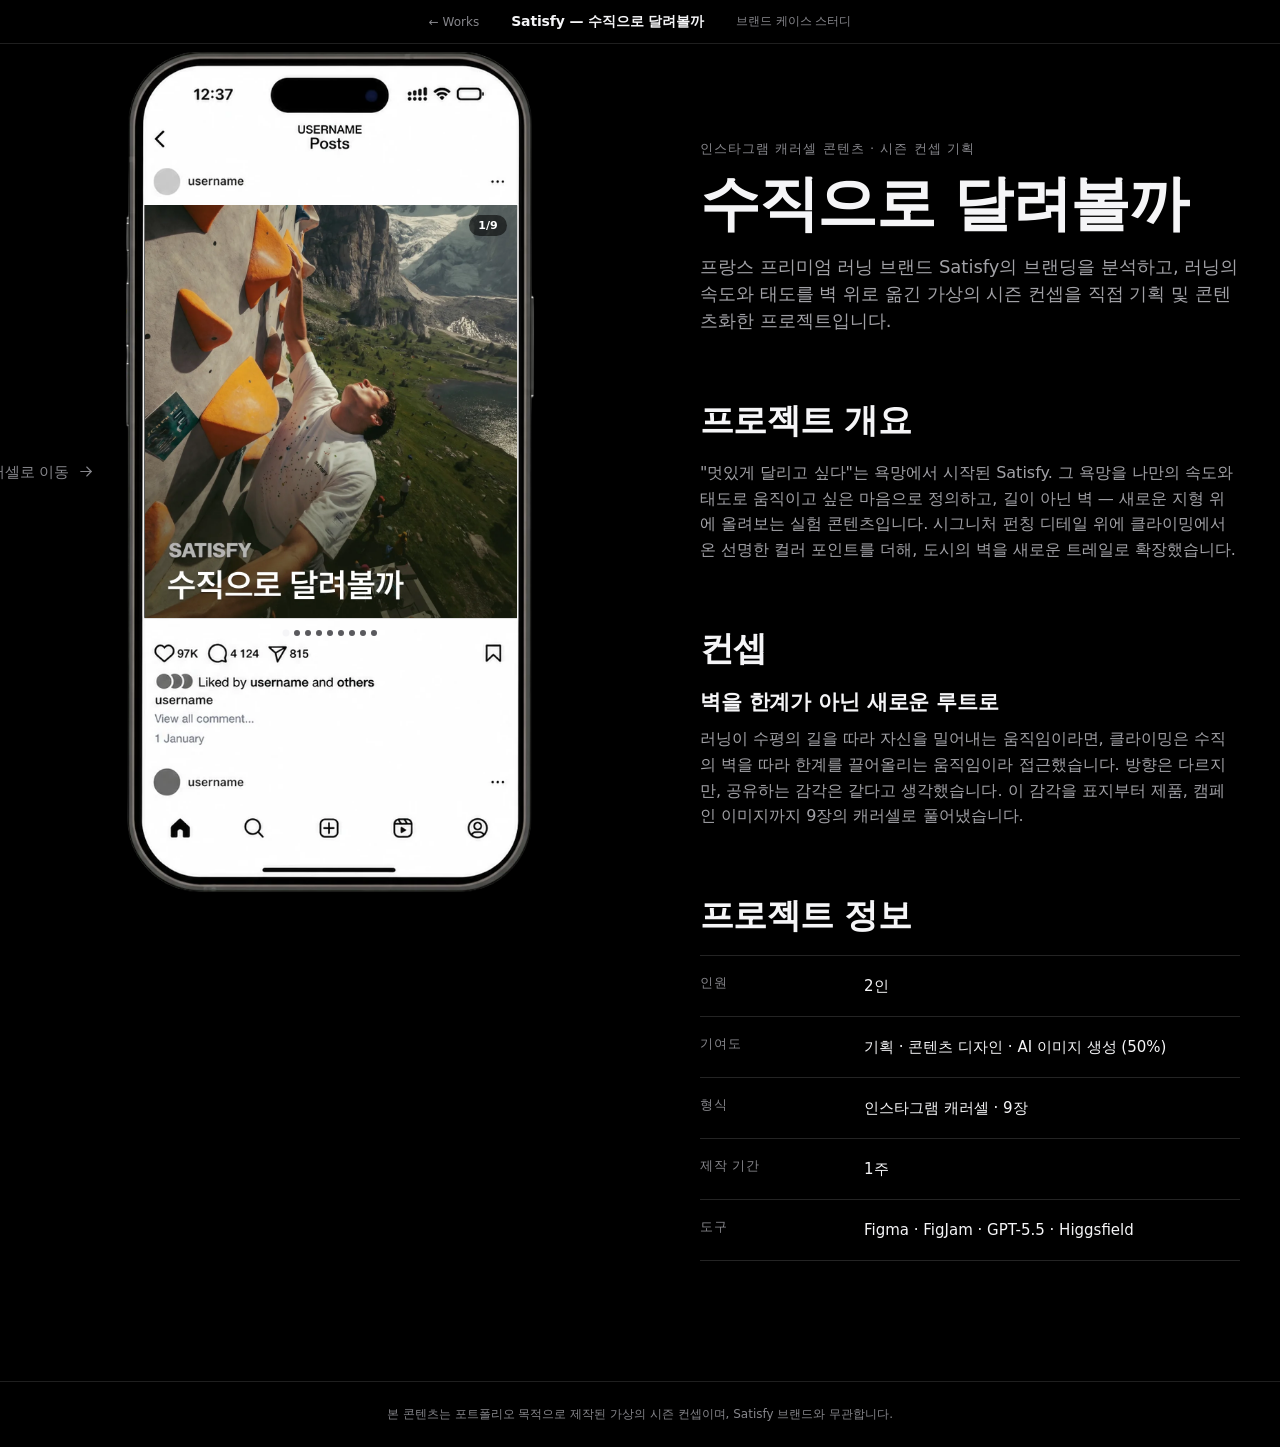
==== work/instagram-contents/index.html @ 1fa46c89 "Add Instagram Contents Design case study page Implement project 3 from the handoff: a Satisfy carous" ====
<!DOCTYPE html>
<html lang="ko">
<head>
<meta charset="utf-8">
<meta name="viewport" content="width=device-width, initial-scale=1">
<title>INSTAGRAM CONTENTS — EUNSEO JEONG®</title>
<meta name="description" content="프랑스 프리미엄 러닝 브랜드 Satisfy를 분석해 기획한 가상 시즌 컨셉 '수직으로 달려볼까' — 인스타그램 캐러셀 9장 콘텐츠 디자인 케이스 스터디. Figma · FigJam · GPT-5.5 · Higgsfield">
<link rel="icon" href="data:image/svg+xml,%3Csvg xmlns='http://www.w3.org/2000/svg' viewBox='0 0 100 100'%3E%3Ctext y='.9em' font-size='90'%3E✳%3C/text%3E%3C/svg%3E">
<style>
/* Self-contained case study. Art direction lifted verbatim from the handoff
   (Apple-ish black + system font), so this page does not load assets/site.css. */
:root{
  --bg:#000;--ink:#f5f5f7;--body:#a1a1a6;--muted:#86868b;
  --hairline:rgba(255,255,255,.14);--hairline-soft:rgba(255,255,255,.12);
  --font:system-ui,-apple-system,BlinkMacSystemFont,"Inter","Helvetica Neue",Arial,sans-serif;
}
html,body{margin:0;padding:0;background:var(--bg)}
body{font-family:var(--font);color:var(--ink);-webkit-font-smoothing:antialiased}
a{color:var(--ink)}a:hover{color:#fff}
::selection{background:rgba(245,245,247,.25)}
:focus-visible{outline:2px solid #2997ff;outline-offset:3px}
*{box-sizing:border-box}

nav.top{background:#000;height:44px;display:flex;align-items:center;justify-content:center;
  gap:32px;border-bottom:1px solid var(--hairline-soft);position:sticky;top:0;z-index:50}
nav.top a{text-decoration:none}
nav.top .title{color:var(--ink);font-size:14px;font-weight:600;letter-spacing:-.01em}
nav.top .sub{color:var(--muted);font-size:12px;font-weight:400}
nav.top a.back{color:var(--muted);font-size:12px;text-decoration:none}
nav.top a.back:hover{color:var(--ink)}

main{max-width:1440px;margin:0 auto;display:grid;
  grid-template-columns:minmax(420px,1fr) minmax(360px,540px);
  gap:80px;padding:0 40px 120px;align-items:start}

/* ---- left: sticky phone with the carousel ------------------------------- */
.stage{position:sticky;top:44px;height:calc(100vh - 44px);
  display:flex;justify-content:center;align-items:center}
.phone{position:relative;width:min(100%,45.9vh);aspect-ratio:580 / 1189;user-select:none}
.screen{position:absolute;left:5.17%;top:18.42%;width:90%;height:48.86%;background:#000}
.igscroll{width:100%;height:100%;display:flex;overflow-x:auto;overflow-y:hidden;
  scroll-snap-type:x mandatory;scrollbar-width:none;overscroll-behavior-x:contain;cursor:grab}
.igscroll::-webkit-scrollbar{display:none}
.slide{flex:0 0 100%;height:100%;scroll-snap-align:start;
  background-size:cover;background-position:center}
.counter{position:absolute;top:10px;right:10px;background:rgba(0,0,0,.55);color:#fff;
  font-size:11px;font-weight:600;padding:4px 9px;border-radius:999px;pointer-events:none}
.hint{position:absolute;z-index:3;right:calc(100% + 28px);top:50%;transform:translateY(-50%);
  display:flex;align-items:center;gap:8px;white-space:nowrap;color:var(--muted);
  font-size:15px;font-weight:500}
.frame{position:absolute;inset:0;width:100%;height:100%;display:block;pointer-events:none;z-index:2}
.dots{position:absolute;z-index:3;left:0;right:0;top:68.69%;display:flex;justify-content:center;gap:5px}
.dots button{width:6px;height:6px;border-radius:50%;border:none;padding:0;cursor:pointer;
  transition:background .4s ease,transform .3s ease;background:#5a5a5e}
.dots button[aria-current="true"]{background:#f5f5f7;transform:scale(1.15)}

/* ---- right: project detail ---------------------------------------------- */
.detail{padding-top:96px;display:flex;flex-direction:column;gap:64px}
.eyebrow{margin:0 0 14px;font-size:13px;font-weight:400;color:var(--muted);letter-spacing:.08em}
h1{margin:0;font-size:60px;font-weight:700;letter-spacing:-.025em;line-height:1.05;color:var(--ink)}
.lede{margin:18px 0 0;font-size:18px;font-weight:400;line-height:1.5;color:var(--body);max-width:650px}
h2{margin:0 0 16px;font-size:34px;font-weight:700;letter-spacing:-.02em;color:var(--ink)}
.subhead{margin:0 0 10px;font-size:21px;font-weight:600;letter-spacing:-.01em;color:var(--ink)}
.body{margin:0;font-size:16px;font-weight:400;line-height:1.6;color:var(--body);max-width:650px}
.info{display:flex;flex-direction:column}
.info .row{display:grid;grid-template-columns:140px 1fr;gap:24px;padding:18px 0;
  border-top:1px solid var(--hairline)}
.info .row:last-child{border-bottom:1px solid var(--hairline)}
.info .k{font-size:13px;color:var(--muted);letter-spacing:.06em}
.info .v{font-size:15px;color:var(--ink);line-height:1.6}

footer{border-top:1px solid var(--hairline-soft);padding:24px 40px}
footer p{margin:0;font-size:12px;color:var(--muted);text-align:center;font-weight:500}

@media (max-width:900px){
  main{grid-template-columns:1fr;gap:24px;padding:0 20px 80px}
  .stage{position:static;height:auto;padding:32px 0 8px}
  .phone{width:min(78%,300px)}
  .hint{display:none}
  .detail{padding-top:8px;gap:44px}
  h1{font-size:40px}
  h2{font-size:27px}
}
@media (prefers-reduced-motion:reduce){
  .dots button,.igscroll{scroll-behavior:auto;transition:none}
}
</style>
</head>
<body>

<nav class="top">
  <a class="back" href="../../#work">← Works</a>
  <span class="title">Satisfy — 수직으로 달려볼까</span>
  <span class="sub">브랜드 케이스 스터디</span>
</nav>

<main>
  <section class="stage" aria-label="인스타그램 목업">
    <div class="phone">
      <div class="screen">
        <div class="igscroll" id="scroller" aria-roledescription="캐러셀"></div>
        <div class="counter" id="counter">1/9</div>
      </div>
      <div class="hint">
        <span>마우스 스크롤 시 다음 캐러셀로 이동</span>
        <svg width="18" height="18" viewBox="0 0 24 24" fill="none" stroke="#86868b" stroke-width="1.5" stroke-linecap="round" stroke-linejoin="round"><path d="M5 12h14"></path><path d="M13 6l6 6-6 6"></path></svg>
      </div>
      <img class="frame" src="../../assets/work/instagram-contents/iphone-mockup.webp" alt="아이폰 목업" draggable="false">
      <div class="dots" id="dots"></div>
    </div>
  </section>

  <section class="detail" aria-label="프로젝트 상세">
    <div>
      <p class="eyebrow">인스타그램 캐러셀 콘텐츠 · 시즌 컨셉 기획</p>
      <h1>수직으로 달려볼까</h1>
      <p class="lede">프랑스 프리미엄 러닝 브랜드 Satisfy의 브랜딩을 분석하고, 러닝의 속도와 태도를 벽 위로 옮긴 가상의 시즌 컨셉을 직접 기획 및 콘텐츠화한 프로젝트입니다.</p>
    </div>
    <div>
      <h2>프로젝트 개요</h2>
      <p class="body">"멋있게 달리고 싶다"는 욕망에서 시작된 Satisfy. 그 욕망을 나만의 속도와 태도로 움직이고 싶은 마음으로 정의하고, 길이 아닌 벽 — 새로운 지형 위에 올려보는 실험 콘텐츠입니다. 시그니처 펀칭 디테일 위에 클라이밍에서 온 선명한 컬러 포인트를 더해, 도시의 벽을 새로운 트레일로 확장했습니다.</p>
    </div>
    <div>
      <h2>컨셉</h2>
      <p class="subhead">벽을 한계가 아닌 새로운 루트로</p>
      <p class="body">러닝이 수평의 길을 따라 자신을 밀어내는 움직임이라면, 클라이밍은 수직의 벽을 따라 한계를 끌어올리는 움직임이라 접근했습니다. 방향은 다르지만, 공유하는 감각은 같다고 생각했습니다. 이 감각을 표지부터 제품, 캠페인 이미지까지 9장의 캐러셀로 풀어냈습니다.</p>
    </div>
    <div>
      <h2>프로젝트 정보</h2>
      <div class="info">
        <div class="row"><span class="k">인원</span><span class="v">2인</span></div>
        <div class="row"><span class="k">기여도</span><span class="v">기획 · 콘텐츠 디자인 · AI 이미지 생성 (50%)</span></div>
        <div class="row"><span class="k">형식</span><span class="v">인스타그램 캐러셀 · 9장</span></div>
        <div class="row"><span class="k">제작 기간</span><span class="v">1주</span></div>
        <div class="row"><span class="k">도구</span><span class="v">Figma · FigJam · GPT-5.5 · Higgsfield</span></div>
      </div>
    </div>
  </section>
</main>

<footer>
  <p>본 콘텐츠는 포트폴리오 목적으로 제작된 가상의 시즌 컨셉이며, Satisfy 브랜드와 무관합니다.</p>
</footer>

<script>
(function () {
  'use strict';
  var BASE = '../../assets/work/instagram-contents/slides/';
  var COUNT = 9;
  var reduced = window.matchMedia('(prefers-reduced-motion: reduce)').matches;

  var scroller = document.getElementById('scroller');
  var counter = document.getElementById('counter');
  var dotsWrap = document.getElementById('dots');
  var idx = 0;

  // ---- build slides + dots -------------------------------------------------
  var dots = [];
  for (var i = 0; i < COUNT; i++) {
    (function (i) {
      var n = ('0' + (i + 1)).slice(-2);
      var s = document.createElement('div');
      s.className = 'slide';
      s.setAttribute('role', 'img');
      s.setAttribute('aria-label', '슬라이드 ' + (i + 1));
      s.style.backgroundImage = 'url("' + BASE + n + '.webp")';
      scroller.appendChild(s);

      var d = document.createElement('button');
      d.type = 'button';
      d.setAttribute('aria-label', (i + 1) + '번 슬라이드');
      d.addEventListener('click', function () { go(i); });
      dotsWrap.appendChild(d);
      dots.push(d);
    })(i);
  }

  function paint() {
    counter.textContent = (idx + 1) + '/' + COUNT;
    dots.forEach(function (d, i) {
      d.setAttribute('aria-current', i === idx ? 'true' : 'false');
    });
  }

  function go(i) {
    var t = (i + COUNT) % COUNT;
    scroller.scrollTo({ left: t * scroller.clientWidth, behavior: reduced ? 'auto' : 'smooth' });
    idx = t; paint();
  }

  // keep idx in sync when the user scroll-snaps by hand / drag
  scroller.addEventListener('scroll', function () {
    var i = Math.round(scroller.scrollLeft / scroller.clientWidth);
    if (i !== idx) { idx = i; paint(); }
  }, { passive: true });

  // ---- wheel over the phone advances the carousel (per the on-screen hint) --
  // Desktop only: on narrow layouts the phone is static and the page must scroll.
  var wheelLock = false;
  scroller.parentNode.parentNode.addEventListener('wheel', function (e) {
    if (window.matchMedia('(max-width:900px)').matches) return;
    e.preventDefault();
    if (wheelLock) return;
    var d = (Math.abs(e.deltaY) > Math.abs(e.deltaX) ? e.deltaY : e.deltaX);
    if (Math.abs(d) < 2) return;
    wheelLock = true;
    go(idx + (d > 0 ? 1 : -1));
    setTimeout(function () { wheelLock = false; }, reduced ? 120 : 420);
  }, { passive: false });

  // ---- pointer drag (mouse) ------------------------------------------------
  var dragging = false, moved = false, startX = 0, startL = 0, snapT = null;
  scroller.addEventListener('pointerdown', function (e) {
    if (e.pointerType !== 'mouse') return;
    dragging = true; moved = false;
    startX = e.clientX; startL = scroller.scrollLeft;
    scroller.setPointerCapture(e.pointerId);
    scroller.style.scrollSnapType = 'none';
    scroller.style.cursor = 'grabbing';
  });
  scroller.addEventListener('pointermove', function (e) {
    if (!dragging) return;
    var dx = e.clientX - startX;
    if (Math.abs(dx) > 3) moved = true;
    scroller.scrollLeft = startL - dx;
  });
  function dragUp(e) {
    if (!dragging) return;
    dragging = false;
    scroller.style.cursor = 'grab';
    var dx = e.clientX - startX;
    var base = Math.round(startL / scroller.clientWidth);
    var i = idx;
    if (moved) i = dx < -30 ? base + 1 : dx > 30 ? base - 1 : Math.round(scroller.scrollLeft / scroller.clientWidth);
    go(i);
    clearTimeout(snapT);
    snapT = setTimeout(function () { scroller.style.scrollSnapType = 'x mandatory'; }, 500);
  }
  scroller.addEventListener('pointerup', dragUp);
  scroller.addEventListener('pointercancel', dragUp);

  // ---- keyboard ------------------------------------------------------------
  window.addEventListener('keydown', function (e) {
    if (e.key === 'ArrowLeft') go(idx - 1);
    else if (e.key === 'ArrowRight') go(idx + 1);
  });

  paint();
})();
</script>
</body>
</html>
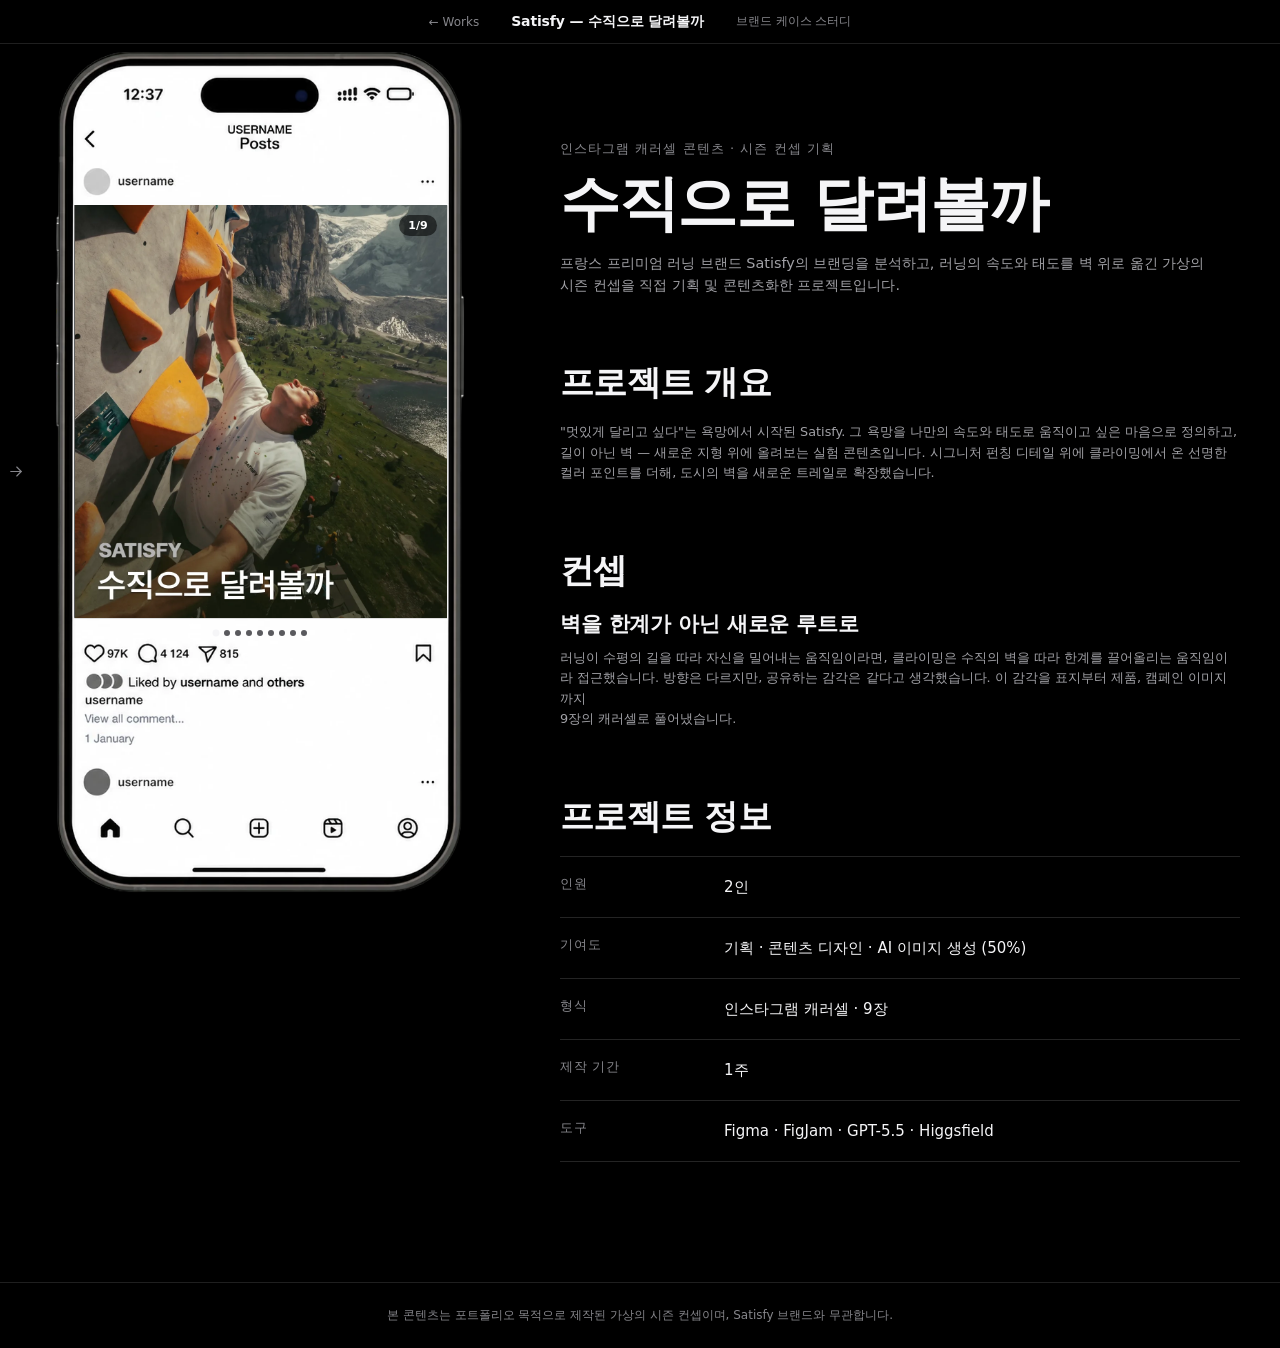
==== commit 8fb5bccb: "Tune Instagram case study body copy Shrink the long description paragraphs to 80% and widen the deta" ====
--- a/work/instagram-contents/index.html
+++ b/work/instagram-contents/index.html
@@ -30,7 +30,7 @@
 nav.top a.back:hover{color:var(--ink)}
 
 main{max-width:1440px;margin:0 auto;display:grid;
-  grid-template-columns:minmax(420px,1fr) minmax(360px,540px);
+  grid-template-columns:minmax(380px,1fr) minmax(420px,680px);
   gap:80px;padding:0 40px 120px;align-items:start}
 
 /* ---- left: sticky phone with the carousel ------------------------------- */
@@ -58,10 +58,10 @@
 .detail{padding-top:96px;display:flex;flex-direction:column;gap:64px}
 .eyebrow{margin:0 0 14px;font-size:13px;font-weight:400;color:var(--muted);letter-spacing:.08em}
 h1{margin:0;font-size:60px;font-weight:700;letter-spacing:-.025em;line-height:1.05;color:var(--ink)}
-.lede{margin:18px 0 0;font-size:18px;font-weight:400;line-height:1.5;color:var(--body);max-width:650px}
+.lede{margin:18px 0 0;font-size:14.4px;font-weight:400;line-height:1.5;color:var(--body);max-width:680px}
 h2{margin:0 0 16px;font-size:34px;font-weight:700;letter-spacing:-.02em;color:var(--ink)}
 .subhead{margin:0 0 10px;font-size:21px;font-weight:600;letter-spacing:-.01em;color:var(--ink)}
-.body{margin:0;font-size:16px;font-weight:400;line-height:1.6;color:var(--body);max-width:650px}
+.body{margin:0;font-size:12.8px;font-weight:400;line-height:1.6;color:var(--body);max-width:680px}
 .info{display:flex;flex-direction:column}
 .info .row{display:grid;grid-template-columns:140px 1fr;gap:24px;padding:18px 0;
   border-top:1px solid var(--hairline)}
@@ -114,7 +114,7 @@
     <div>
       <p class="eyebrow">인스타그램 캐러셀 콘텐츠 · 시즌 컨셉 기획</p>
       <h1>수직으로 달려볼까</h1>
-      <p class="lede">프랑스 프리미엄 러닝 브랜드 Satisfy의 브랜딩을 분석하고, 러닝의 속도와 태도를 벽 위로 옮긴 가상의 시즌 컨셉을 직접 기획 및 콘텐츠화한 프로젝트입니다.</p>
+      <p class="lede">프랑스 프리미엄 러닝 브랜드 Satisfy의 브랜딩을 분석하고, 러닝의 속도와 태도를 벽 위로 옮긴 가상의<br>시즌 컨셉을 직접 기획 및 콘텐츠화한 프로젝트입니다.</p>
     </div>
     <div>
       <h2>프로젝트 개요</h2>
@@ -123,7 +123,7 @@
     <div>
       <h2>컨셉</h2>
       <p class="subhead">벽을 한계가 아닌 새로운 루트로</p>
-      <p class="body">러닝이 수평의 길을 따라 자신을 밀어내는 움직임이라면, 클라이밍은 수직의 벽을 따라 한계를 끌어올리는 움직임이라 접근했습니다. 방향은 다르지만, 공유하는 감각은 같다고 생각했습니다. 이 감각을 표지부터 제품, 캠페인 이미지까지 9장의 캐러셀로 풀어냈습니다.</p>
+      <p class="body">러닝이 수평의 길을 따라 자신을 밀어내는 움직임이라면, 클라이밍은 수직의 벽을 따라 한계를 끌어올리는 움직임이라 접근했습니다. 방향은 다르지만, 공유하는 감각은 같다고 생각했습니다. 이 감각을 표지부터 제품, 캠페인 이미지까지<br>9장의 캐러셀로 풀어냈습니다.</p>
     </div>
     <div>
       <h2>프로젝트 정보</h2>
